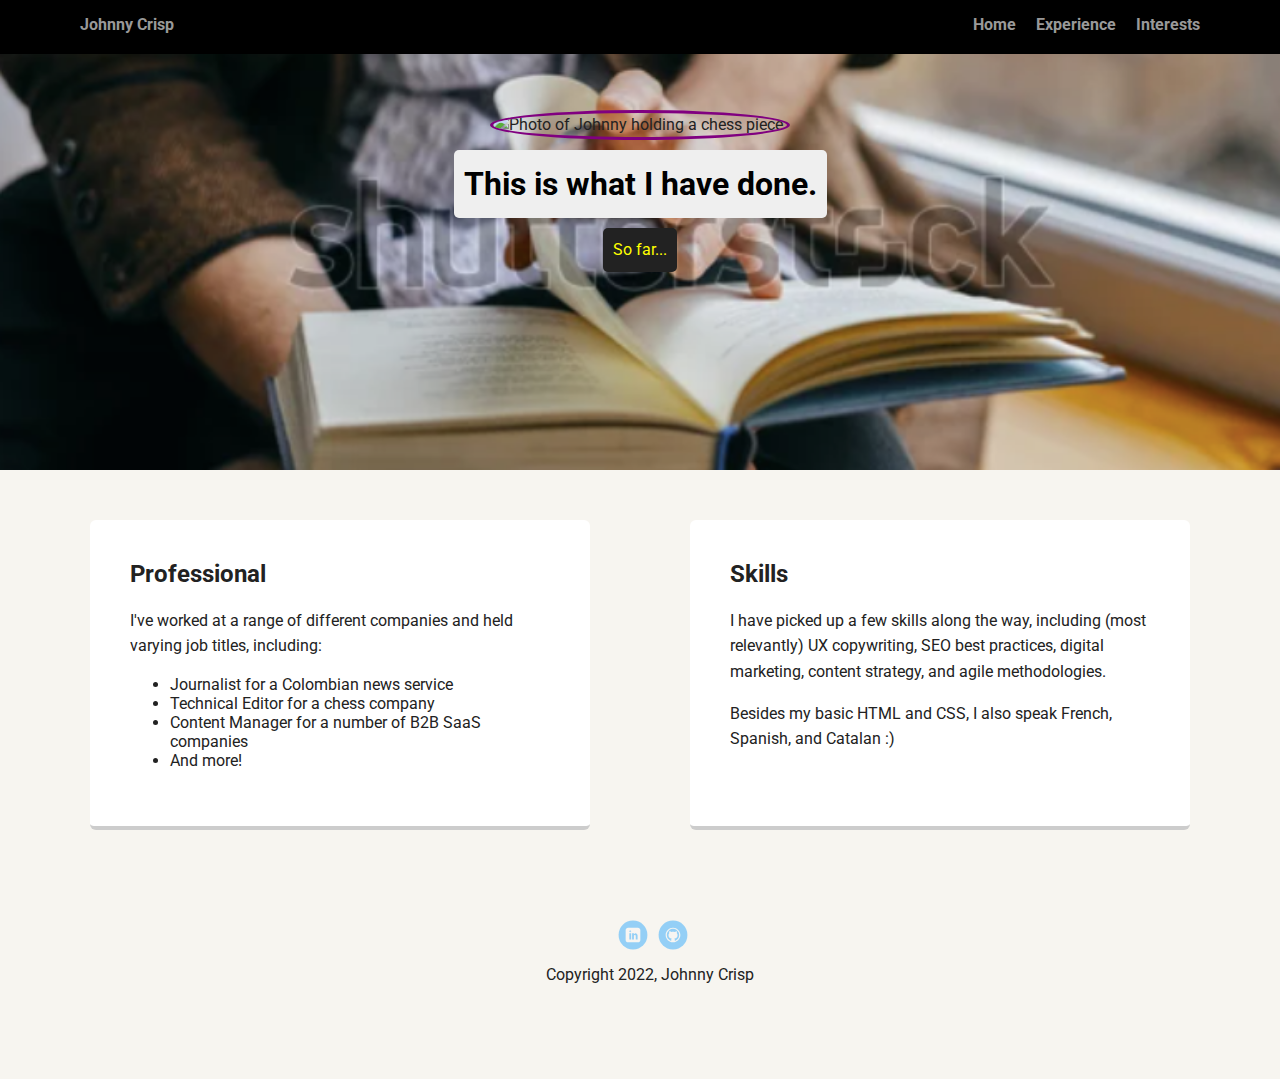
==== experience.html @ 7f39e620 "Uploaded files" ====
<!DOCTYPE html>
<html lang="en">
  <head>
    <meta charset="utf-8" />
    <title>Johnny Crisp's Vast Experience</title>
    <meta name="viewport" content="width=device-width, initial-scale=1.0" />
    <link rel="stylesheet" href="styles.css" />
    <link
      href="https://fonts.googleapis.com/css?family=Muli%7CRoboto:400,300,500,700,900"
      rel="stylesheet"
    />
  </head>
  <body>
    <nav class="main-nav">
      <ul class="nav">
        <li class="name"><a href="index.html">Johnny Crisp</a></li>
        <li><a href="index.html">Home</a></li>
        <li><a href="experience.html">Experience</a></li>
        <li><a href="interests.html">Interests</a></li>
      </ul>
    </nav>

    <header class="experience-header">
      <img
        src="images/experience-img.png"
        alt="Photo of Johnny holding a chess piece."
        class="profile-image"
      />
      <h1 class="tag name">This is what I have done.</h1>
      <p class="tag location">So far...</p>
    </header>

    <main class="flex">
      <section class="card">
        <h2>Professional</h2>
        <p>
          I've worked at a range of different companies and held varying job
          titles, including:
        </p>
        <ul>
          <li>Journalist for a Colombian news service</li>
          <li>Technical Editor for a chess company</li>
          <li>Content Manager for a number of B2B SaaS companies</li>
          <li>And more!</li>
        </ul>
      </section>
      <section class="card">
        <h2>Skills</h2>
        <p>
          I have picked up a few skills along the way, including (most
          relevantly) UX copywriting, SEO best practices, digital marketing,
          content strategy, and agile methodologies.
        </p>
        <p>
          Besides my basic HTML and CSS, I also speak French, Spanish, and
          Catalan :)
        </p>
      </section>
    </main>
    <footer>
      <ul>
        <li>
          <a
            href="https://www.linkedin.com/in/johnny-c-a5737a14b/"
            target="_blank"
            class="social linkedin"
            >LinkedIn</a
          >
        </li>
        <li>
          <a
            href="https://github.com/johnnycrisp"
            target="_blank"
            class="social github"
            >Github</a
          >
        </li>
      </ul>
      <p class="copyright">Copyright 2022, Johnny Crisp</p>
    </footer>
  </body>
</html>
---- styles.css ----
/* Global Layout Set-up */
* {
  box-sizing: border-box;
}

body {
  margin: 0;
  padding: 0;
  text-align: center;
  font-family: "Roboto", sans-serif;
  color: #222;
  background: #f7f5f0;
}
/* Link Styles */

a {
  text-decoration: none;
  color: #999;
}
a:hover {
  color: #6633ff;
}

/* Section Styles */

.main-nav {
  width: 100%;
  background: black;
  min-height: 30px;
  padding: 10px;
  position: fixed;
  text-align: center;
}
.nav {
  display: flex;
  justify-content: space-around;
  font-weight: 700;
  list-style-type: none;
  margin: 0 auto;
  padding: 0;
}

.nav .name {
  display: block;
  margin-right: auto;
  color: white;
}
.nav li {
  padding: 5px 10px 10px 10px;
}
.nav a {
  transition: all 0.5s;
}
.nav a:hover {
  color: white;
}

header {
  text-align: center;
  background: url("images/mountain-background.png") no-repeat center center;
  background-size: cover;
  overflow: hidden;
  padding-top: 60px;
}
header {
  line-height: 1.5;
}
header.experience-header {
  text-align: center;
  background: url("images/reading.png") no-repeat center center;
  background-size: cover;
  overflow: hidden;
  padding-top: 60px;
}
header.interests-header {
  text-align: center;
  background: url("images/swimming.png") no-repeat center center;
  background-size: cover;
  overflow: hidden;
  padding-top: 60px;
}
header .profile-image {
  margin-top: 50px;
  width: 150px;
  height: 150px;
  border-radius: 50%;
  border: 3px solid purple;
  transition: all 0.3s;
}
header .profile-image:hover {
  transform: scale(0.5) rotate(360deg);
}
.tag {
  background-color: #efefef;
  color: black;
  padding: 10px;
  border-radius: 5px;
  display: table;
  margin: 10px auto;
}
.location {
  background-color: #222;
  color: yellow;
}
.card {
  margin: 30px;
  padding: 20px 40px 40px;
  max-width: 500px;
  text-align: left;
  background: #fff;
  border-bottom: 4px solid #ccc;
  border-radius: 6px;
  transition: all 0.5s;
}
.card:hover {
  border-color: #ff99ff;
}

ul.skills {
  padding: 0;
  text-align: center;
}

.skills li {
  border-radius: 6px;
  display: inline-block;
  background: #ff9904;
  color: white;
  padding: 5px 10px;
  margin: 2px;
}

.skills li:nth-child(odd) {
  background: #0399ff;
}

footer {
  width: 100%;
  min-height: 30px;
  padding: 20px 0 40px 20px;
}

footer .copyright {
  top: -8px;
  font-size: 0.75em;
}

footer ul {
  list-style-type: none;
  margin: 0;
  padding: 0;
}

footer ul li {
  display: inline-block;
}

a.social {
  display: inline-block;
  text-indent: -9999px;
  margin-left: 5px;
  width: 30px;
  height: 30px;
  background-size: 30px 30px;
  opacity: 0.4;
  transition: all 0.5s;
}
a.twitter {
  background-image: url(images/twitter.svg);
}
a.linkedin {
  background-image: url(images/linkedin.svg);
}
a.github {
  background-image: url(images/github.svg);
}
a.social:hover {
  opacity: 1;
}
.clearfix {
  clear: both;
}

/* Styles for larger screens */
@media screen and (min-width: 720px) {
  .flex {
    display: -ms-flexbox; /* TWEENER - IE 10 */
    display: flex;
    max-width: 1200px;
    -ms-flex-pack: distribute;
    justify-content: space-around;
    margin: 0 auto;
  }

  header {
    min-height: 470px;
  }

  .nav {
    max-width: 1200px;
    padding: 0 30px;
  }

  main {
    padding-top: 20px;
  }

  main p {
    line-height: 1.6em;
  }

  footer {
    font-size: 1.3em;
    max-width: 1200px;
    margin: 40px auto;
  }
}
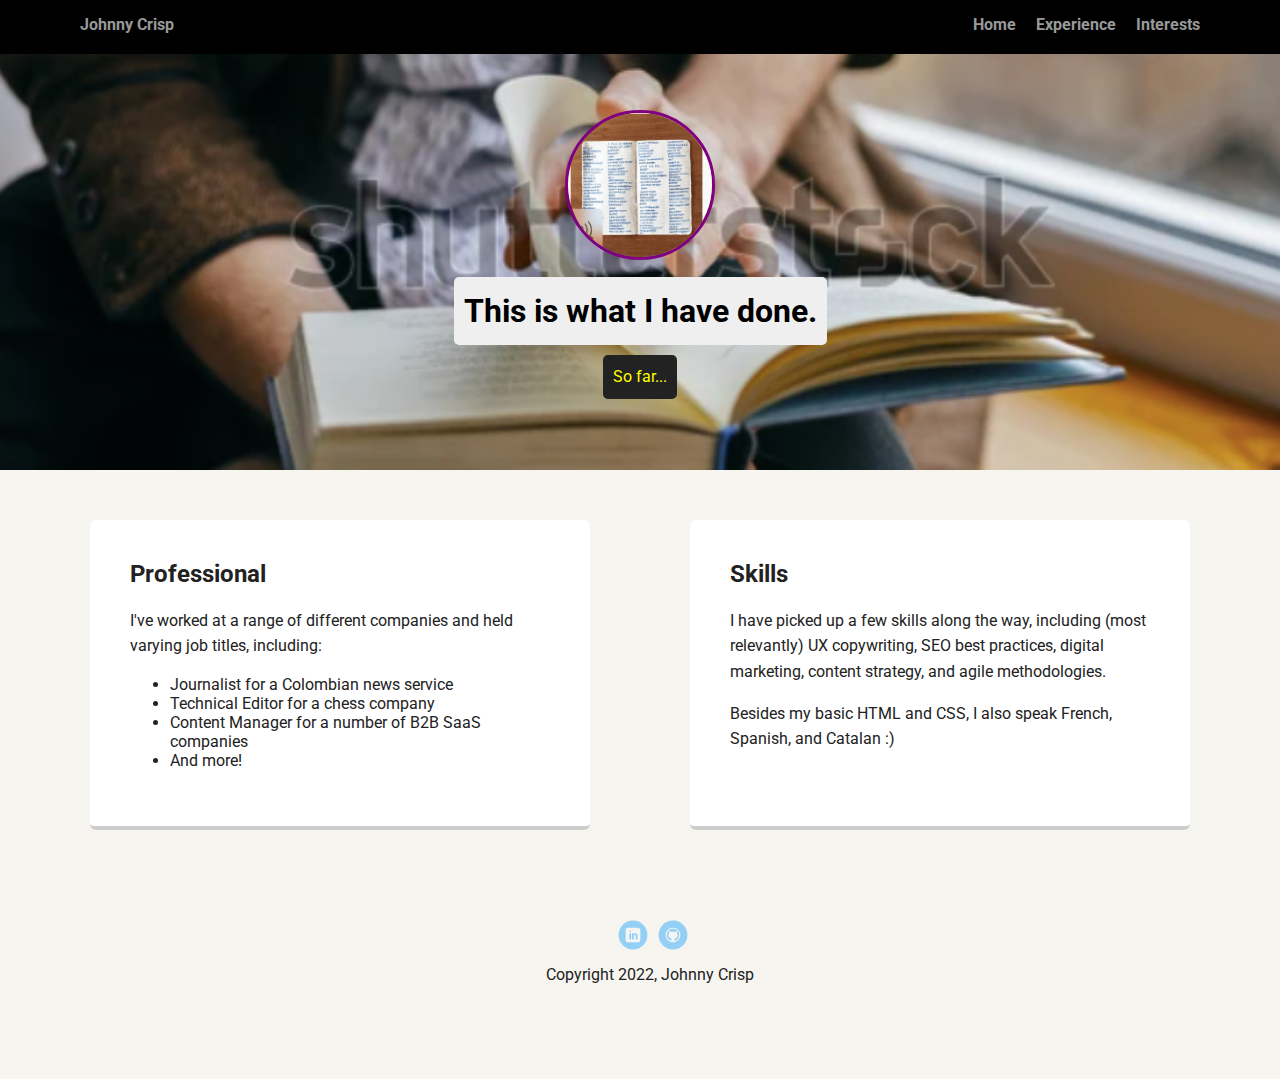
==== commit 8ae350ce: "Changed image alts and paths" ====
--- a/experience.html
+++ b/experience.html
@@ -22,8 +22,8 @@
 
     <header class="experience-header">
       <img
-        src="images/experience-img.png"
-        alt="Photo of Johnny holding a chess piece."
+        src="images/experience.png"
+        alt="A notebook."
         class="profile-image"
       />
       <h1 class="tag name">This is what I have done.</h1>
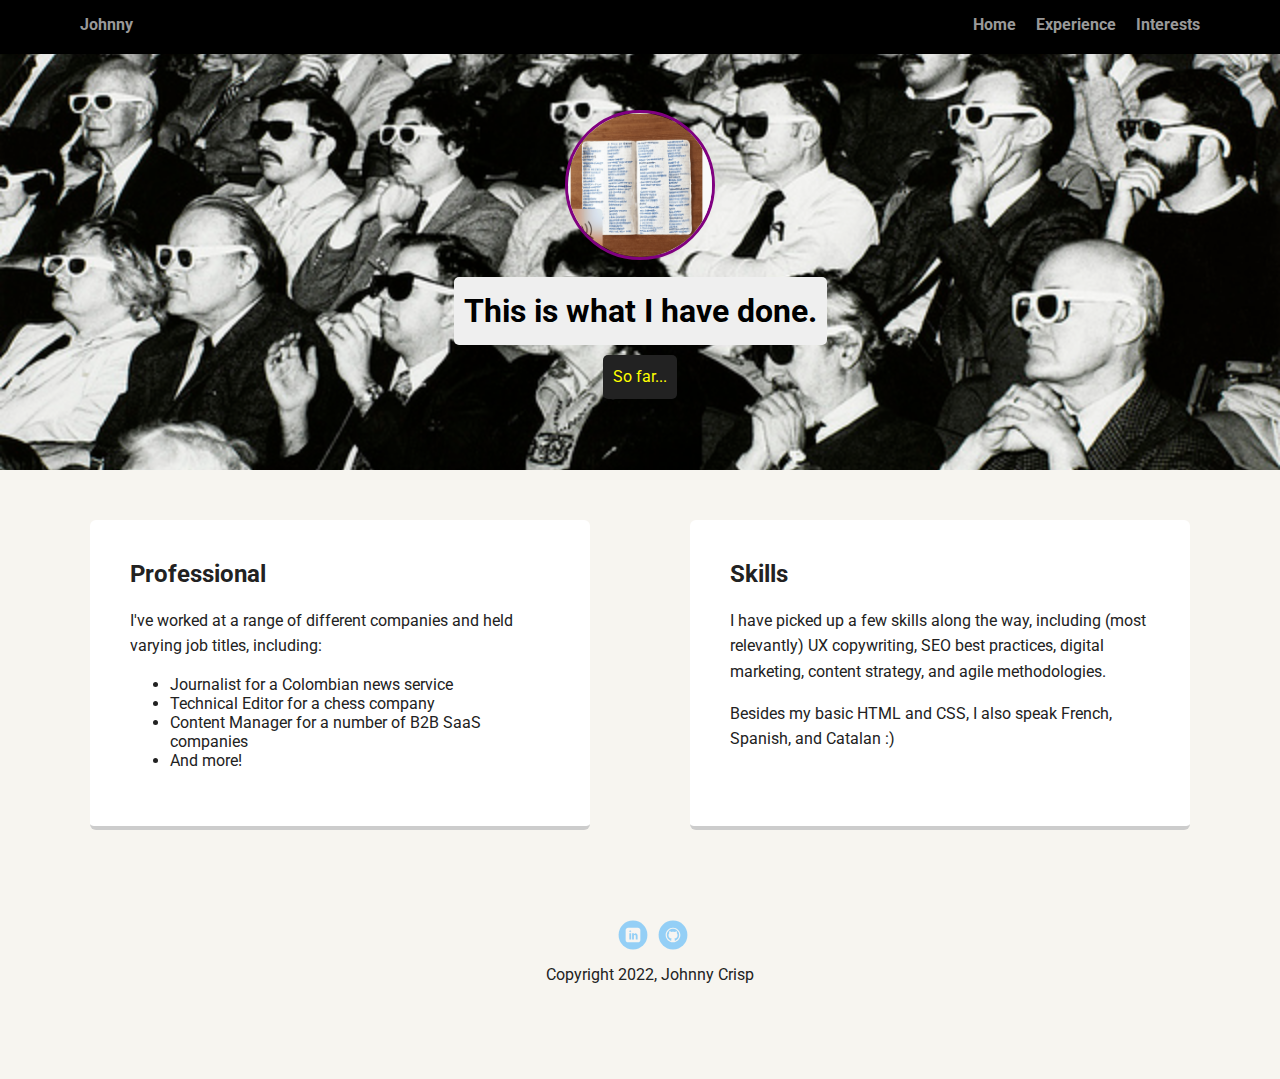
==== commit 7eaab0e4: "Home name change" ====
--- a/experience.html
+++ b/experience.html
@@ -13,7 +13,7 @@
   <body>
     <nav class="main-nav">
       <ul class="nav">
-        <li class="name"><a href="index.html">Johnny Crisp</a></li>
+        <li class="name"><a href="index.html">Johnny</a></li>
         <li><a href="index.html">Home</a></li>
         <li><a href="experience.html">Experience</a></li>
         <li><a href="interests.html">Interests</a></li>
--- a/styles.css
+++ b/styles.css
@@ -67,7 +67,7 @@
 }
 header.experience-header {
   text-align: center;
-  background: url("images/reading.png") no-repeat center center;
+  background: url("images/audience.jpg") no-repeat center center;
   background-size: cover;
   overflow: hidden;
   padding-top: 60px;
@@ -88,7 +88,7 @@
   transition: all 0.3s;
 }
 header .profile-image:hover {
-  transform: scale(0.5) rotate(360deg);
+  transform: scale(0.29) rotate(360deg) translate(-25px, 35px);
 }
 .tag {
   background-color: #efefef;
